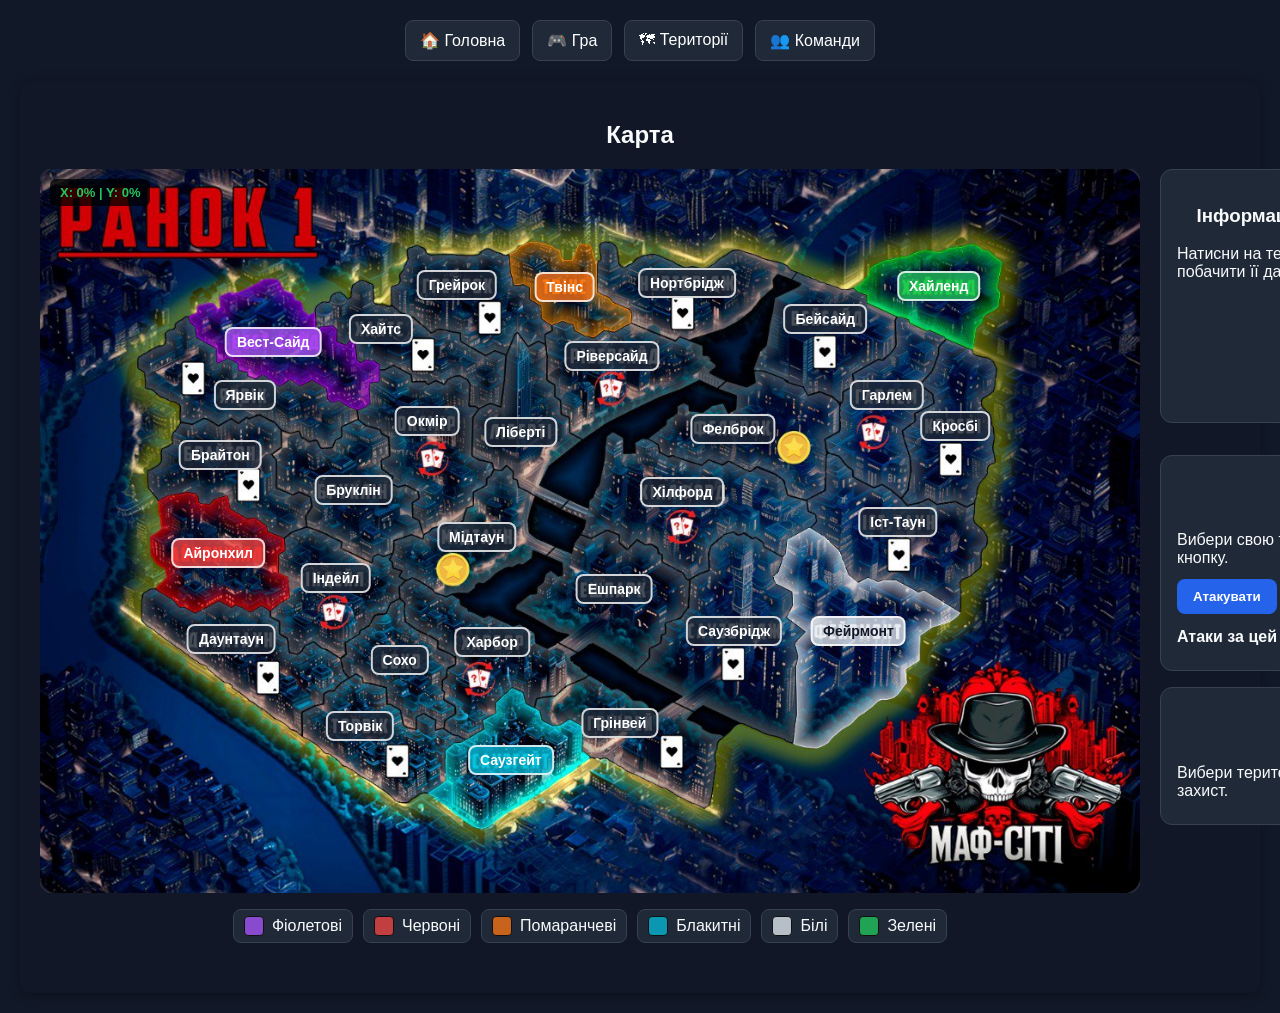
==== map.html @ e4391372 "Add files via upload" ====
<!DOCTYPE html>
<html lang="uk">
<head>
  <meta charset="UTF-8">
  <title>Маф Сіті — Карта</title>
  <link rel="stylesheet" href="style.css">
</head>
<body>

<div class="nav">
  <a href="index.html">🏠 Головна</a>
  <a href="map.html">🎮 Гра</a>
  <a href="territories.html">🗺 Території</a>
  <a href="teams.html">👥 Команди</a>
</div>

<div id="app"></div>

<script src="map.js"></script>
<script src="game.js"></script>

<script>
function initMapPage() {
  state.deck = shuffleArray(createDeck());
  state.teams = createTeams();
  state.deck = dealStartingCards(state.teams, state.deck);
  state.territories = createTerritoriesFromMap();

  assignStartingTerritories(state.teams, state.territories);

  renderGame();
}

initMapPage();
</script>

</body>
</html>
---- style.css ----
body {
  margin: 0;
  padding: 20px;
  font-family: Arial, sans-serif;
  background: #111827;
  color: #f9fafb;
}

.container {
  max-width: 1400px;
  margin: 0 auto;
}

h1, h2, h3 {
  text-align: center;
}

#app {
  background: rgba(17, 24, 39, 0.9);
  border-radius: 12px;
  padding: 20px;
  min-height: 400px;
  box-shadow: 0 2px 12px rgba(0, 0, 0, 0.35);
}

.section {
  margin-bottom: 30px;
}

.teams-list {
  display: grid;
  grid-template-columns: repeat(2, 1fr);
  gap: 12px;
}

.team-card {
  padding: 12px;
  border: 1px solid #374151;
  border-radius: 8px;
  background: #1f2937;
}

.map-layout {
  display: grid;
  grid-template-columns: 1fr 320px;
  gap: 20px;
  align-items: start;
}

.map-wrapper {
  display: flex;
  justify-content: center;
  overflow-x: auto;
}

.real-map {
  position: relative;
  width: 1100px;
  aspect-ratio: 2048 / 1348;
  background-image: url("./assets/maf-city-round1.png");
  background-size: cover;
  background-position: center;
  border-radius: 16px;
  overflow: hidden;
  box-shadow: 0 0 0 2px rgba(255, 255, 255, 0.08);
}

.territory-label {
  position: absolute;
  transform: translate(-50%, -50%);
  padding: 6px 10px;
  border-radius: 8px;
  font-size: 14px;
  font-weight: bold;
  line-height: 1;
  white-space: nowrap;
  border: 2px solid rgba(255, 255, 255, 0.8);
  background: rgba(0, 0, 0, 0.65);
  color: white;
  cursor: pointer;
  user-select: none;
  transition: transform 0.15s ease, box-shadow 0.15s ease, border-color 0.15s ease;
}

.territory-label:hover {
  transform: translate(-50%, -50%) scale(1.05);
  box-shadow: 0 0 12px rgba(255, 255, 255, 0.3);
}

.territory-label.selected {
  border-color: #facc15;
  box-shadow: 0 0 16px rgba(250, 204, 21, 0.8);
  transform: translate(-50%, -50%) scale(1.08);
}

.owner-none {
  background: rgba(31, 41, 55, 0.75);
}

.owner-1 {
  background: rgba(168, 85, 247, 0.78);
}

.owner-2 {
  background: rgba(239, 68, 68, 0.78);
}

.owner-3 {
  background: rgba(249, 115, 22, 0.78);
}

.owner-4 {
  background: rgba(6, 182, 212, 0.78);
}

.owner-5 {
  background: rgba(226, 232, 240, 0.78);
  color: #111827;
}

.owner-6 {
  background: rgba(34, 197, 94, 0.78);
}

.info-panel {
  background: #1f2937;
  border: 1px solid #374151;
  border-radius: 12px;
  padding: 16px;
  min-height: 220px;
}

.info-panel p {
  margin: 10px 0;
}

.legend {
  display: flex;
  flex-wrap: wrap;
  gap: 10px;
  justify-content: center;
  margin-top: 16px;
}

.legend-item {
  display: flex;
  align-items: center;
  gap: 8px;
  background: #1f2937;
  border: 1px solid #374151;
  border-radius: 8px;
  padding: 6px 10px;
}

.legend-color {
  width: 18px;
  height: 18px;
  border: 1px solid #111;
  border-radius: 4px;
}

.territories-grid {
  display: grid;
  grid-template-columns: repeat(2, 1fr);
  gap: 12px;
}

.territory-card {
  padding: 12px;
  border: 1px solid #374151;
  border-radius: 8px;
  background: #1f2937;
}

@media (max-width: 1200px) {
  .map-layout {
    grid-template-columns: 1fr;
  }

  .teams-list,
  .territories-grid {
    grid-template-columns: 1fr;
  }
}

.debug-coords {
  position: absolute;
  top: 10px;
  left: 10px;
  background: rgba(0, 0, 0, 0.75);
  color: #22c55e;
  padding: 6px 10px;
  border-radius: 6px;
  font-size: 13px;
  font-weight: bold;
  pointer-events: none;
}

.controls {
  display: flex;
  gap: 10px;
  justify-content: center;
  margin-bottom: 16px;
  flex-wrap: wrap;
}

.control-button {
  background: #2563eb;
  color: white;
  border: none;
  border-radius: 8px;
  padding: 10px 16px;
  cursor: pointer;
  font-weight: bold;
}

.control-button:hover {
  background: #1d4ed8;
}

.control-button.secondary {
  background: #4b5563;
}

.control-button.secondary:hover {
  background: #374151;
}

.territory-label.attack-source {
  border-color: #22c55e;
  box-shadow: 0 0 14px rgba(34, 197, 94, 0.9);
}

.territory-label.attack-target {
  border-color: #ef4444;
  box-shadow: 0 0 14px rgba(239, 68, 68, 0.9);
}

.territory-label.attack-available {
  border-color: #60a5fa;
  box-shadow: 0 0 12px rgba(96, 165, 250, 0.8);
}

.attack-panel {
  background: #1f2937;
  border: 1px solid #374151;
  border-radius: 12px;
  padding: 16px;
  margin-top: 16px;
}

.attack-panel p {
  margin: 8px 0;
}

.side-panels {
  display: flex;
  flex-direction: column;
  gap: 16px;
}

.defense-panel {
  background: #1f2937;
  border: 1px solid #374151;
  border-radius: 12px;
  padding: 16px;
}

.defense-panel p {
  margin: 8px 0;
}

.control-button.success {
  background: #16a34a;
}

.control-button.success:hover {
  background: #15803d;
}

.control-button.danger {
  background: #dc2626;
}

.control-button.danger:hover {
  background: #b91c1c;
}

.territory-label.defended {
  box-shadow: 0 0 0 3px rgba(250, 204, 21, 0.95);
}

.nav {
  display: flex;
  gap: 12px;
  justify-content: center;
  margin-bottom: 20px;
}

.nav a {
  text-decoration: none;
  background: #1f2937;
  color: white;
  padding: 10px 14px;
  border-radius: 8px;
  border: 1px solid #374151;
  transition: 0.2s;
}

.nav a:hover {
  background: #374151;
}

.menu-container {
  height: 100vh;
  display: flex;
  flex-direction: column;
  justify-content: center;
  align-items: center;
  background: radial-gradient(circle at top, #111827, #020617);
}

.game-title {
  font-size: 56px;
  margin-bottom: 40px;
  color: #ef4444;
  text-shadow: 0 0 20px rgba(239, 68, 68, 0.6);
}

.menu-buttons {
  display: flex;
  flex-direction: column;
  gap: 16px;
}

.menu-button {
  text-decoration: none;
  background: #1f2937;
  color: white;
  padding: 14px 28px;
  border-radius: 10px;
  border: 1px solid #374151;
  font-size: 18px;
  transition: 0.2s;
  text-align: center;
}

.menu-button:hover {
  background: #374151;
  transform: scale(1.05);
}
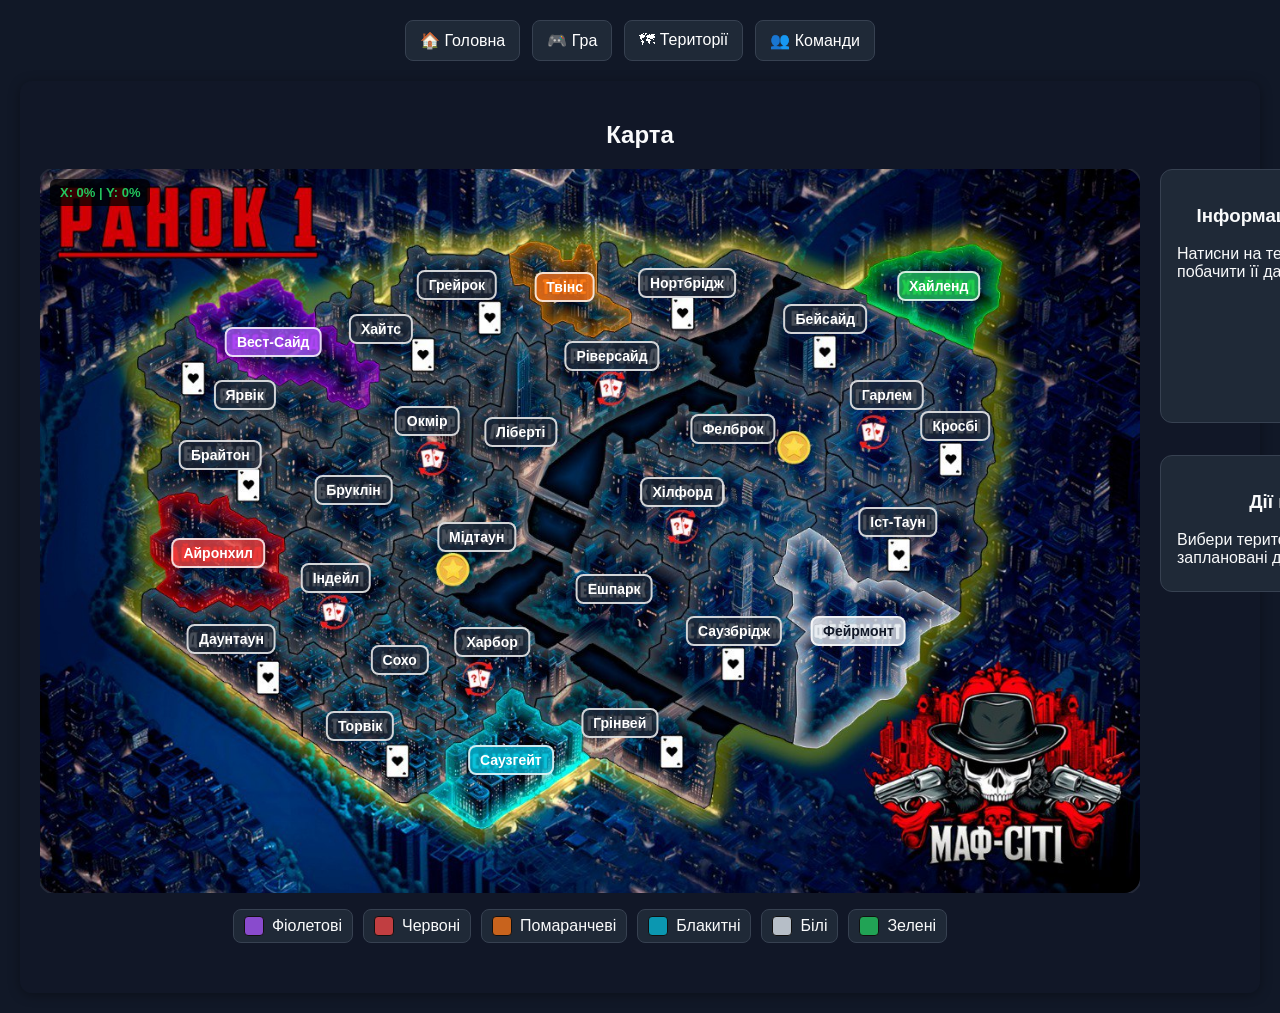
==== commit cb398e21: "Update map.html" ====
--- a/map.html
+++ b/map.html
@@ -2,7 +2,7 @@
 <html lang="uk">
 <head>
   <meta charset="UTF-8">
-  <title>Маф Сіті — Карта</title>
+  <title>DEV | Маф Сіті — Карта</title>
   <link rel="stylesheet" href="style.css">
 </head>
 <body>
@@ -35,4 +35,4 @@
 </script>
 
 </body>
-</html>+</html>
--- a/style.css
+++ b/style.css
@@ -270,22 +270,6 @@
   margin: 8px 0;
 }
 
-.control-button.success {
-  background: #16a34a;
-}
-
-.control-button.success:hover {
-  background: #15803d;
-}
-
-.control-button.danger {
-  background: #dc2626;
-}
-
-.control-button.danger:hover {
-  background: #b91c1c;
-}
-
 .territory-label.defended {
   box-shadow: 0 0 0 3px rgba(250, 204, 21, 0.95);
 }
@@ -348,4 +332,74 @@
 .menu-button:hover {
   background: #374151;
   transform: scale(1.05);
+}
+
+.territory-action-menu {
+  display: flex;
+  gap: 8px;
+  flex-wrap: wrap;
+  margin-top: 14px;
+}
+
+.territory-context-menu {
+  position: absolute;
+  background: rgba(17, 24, 39, 0.96);
+  border: 1px solid #374151;
+  border-radius: 10px;
+  padding: 8px;
+  display: flex;
+  gap: 8px;
+  flex-wrap: wrap;
+  z-index: 50;
+  box-shadow: 0 6px 20px rgba(0, 0, 0, 0.35);
+}
+
+.territory-context-menu .control-button {
+  padding: 8px 12px;
+  font-size: 14px;
+}
+
+.control-button.attack {
+  background: #dc2626;
+}
+
+.control-button.attack:hover {
+  background: #b91c1c;
+}
+
+.control-button.defense {
+  background: #16a34a;
+}
+
+.control-button.defense:hover {
+  background: #15803d;
+}
+
+.control-button {
+  padding: 8px 14px;
+  border-radius: 8px;
+  border: none;
+  cursor: pointer;
+  font-weight: 600;
+  transition: 0.2s;
+}
+
+/* 🔵 ПІДТВЕРДИТИ */
+.control-button.primary {
+  background: #2563eb;
+  color: white;
+}
+
+.control-button.primary:hover {
+  background: #1d4ed8;
+}
+
+/* ⚪ СКАСУВАТИ */
+.control-button.secondary {
+  background: #6b7280;
+  color: white;
+}
+
+.control-button.secondary:hover {
+  background: #4b5563;
 }
